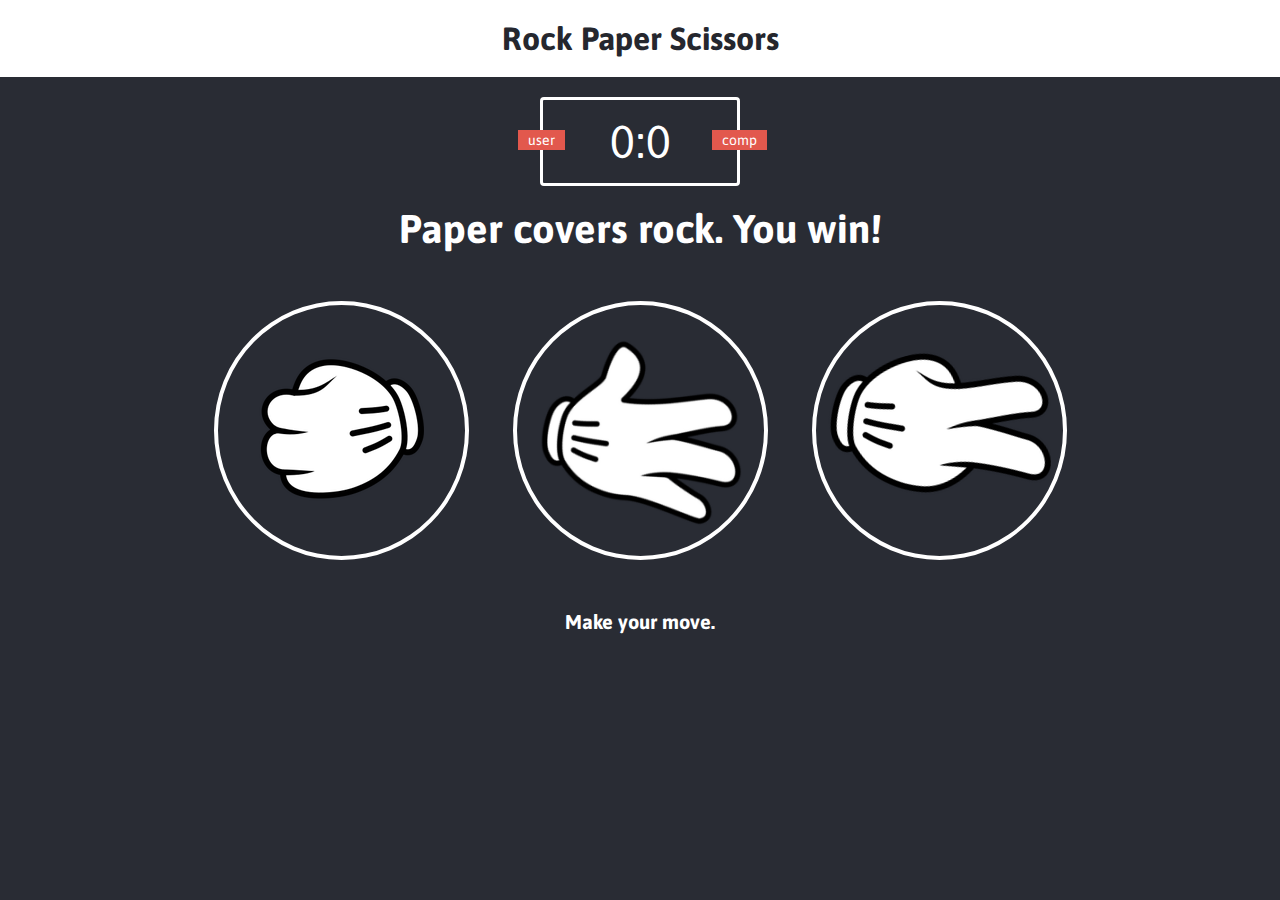
==== HTML.html @ 49316400 "done with html+ css" ====
<!DOCTYPE html>
<html>
    <head>
        <meta charset="utf-8">
        <title>Rock Paper Scissors Game</title>
        <link rel="stylesheet" href="style.css">
    </head>
    <body>
        <header>
            <h1>Rock Paper Scissors</h1>
        </header>

        <div class="score-board">
            <div id="user-label" class="badge">user</div>
            <div id="computer-label" class="badge">comp</div>
            <span id="user-score">0</span>:<span id="computer-score">0</span>
        </div>

        <div class="result">
            <p>Paper covers rock. You win!</p>
        </div>

        <div class="choises">
            <div class="choise" id="r">
                <img src="images/rock.png" alt="">
            </div>

            <div class="choise" id="p">
                <img src="images/paper.png" alt="">
            </div>

            <div class="choise" id="s">
                <img src="images/scissors.png" alt="">
            </div>

        </div>

        <p id="action-message">Make your move.</p>
    </body>
</html>
---- style.css ----
@import url('https://fonts.googleapis.com/css?family=Asap:400,500,700&display=swap');
*{
    margin: 0;
    padding: 0;
    box-sizing: border-box;
}
body{
    background-color: #292C34;
}

header{
    background: white;
    padding: 20px;

}

header h1{
    color: #25272E;
    text-align: center;
    font-family: Asap, sans-serif;

}

.score-board{
    margin: 20px auto;
    border: 3px solid white;
    border-radius: 4px;
    text-align: center;
    width: 200px;
    color: white;
    font-size: 46px;
    padding: 15px 20px;
    font-family: Asap, sans-serif;
    position: relative;
}

.badge{
    background: #E2584D;
    color: white;
    font-size:14px;
    padding: 2px 10px; 
    font-family: Asap, sans-serif;
}

#user-label{
    position: absolute;
    top:30px;
    left:-25px;
}

#computer-label{
    position: absolute;
    top:30px;
    right:-30px;
}

.result{
    font-size: 40px;
    color:white;

}

.result p{
    text-align: center;
    font-family: Asap, sans-serif;
    font-weight: bold;
}

.choises{
    margin: 50px 0; 
    text-align: center;
}

.choise{
    display: inline-block;
    border: 4px solid white;
    border-radius: 50%;
    padding: 10px;
    margin: 0 20px;
    transition: all 0.3s ease;
}

.choise:hover{
    cursor: pointer;
    background: red;
}

#action-message{
    text-align:center;
    color:white;
    font-family: Asap, sans-serif;
    font-weight: bold;
    font-size: 20px;
}
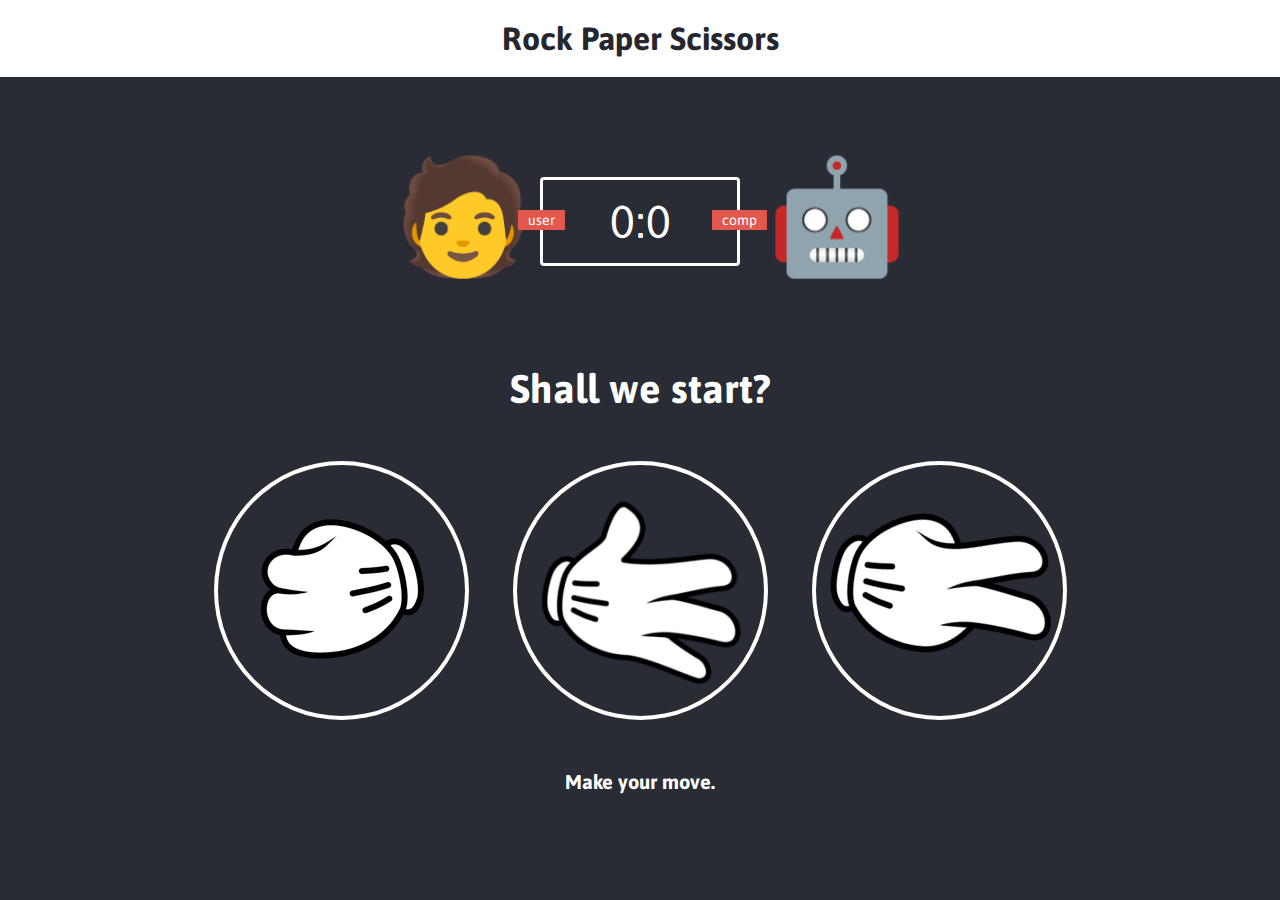
==== commit 6c7d1f55: "v2" ====
--- a/HTML.html
+++ b/HTML.html
@@ -11,13 +11,15 @@
         </header>
 
         <div class="score-board">
+            <div class="user-face"> 🧑 </div>
             <div id="user-label" class="badge">user</div>
             <div id="computer-label" class="badge">comp</div>
             <span id="user-score">0</span>:<span id="computer-score">0</span>
+            <div class="comp-face"> 🤖 </div>
         </div>
 
         <div class="result">
-            <p>Paper covers rock. You win!</p>
+            <p>Shall we start?</p>
         </div>
 
         <div class="choises">
@@ -36,5 +38,8 @@
         </div>
 
         <p id="action-message">Make your move.</p>
+        
+        <script src="app.js" charset="utf-8"></script>
+
     </body>
 </html>--- a/style.css
+++ b/style.css
@@ -22,7 +22,7 @@
 }
 
 .score-board{
-    margin: 20px auto;
+    margin: 100px auto;
     border: 3px solid white;
     border-radius: 4px;
     text-align: center;
@@ -32,6 +32,20 @@
     padding: 15px 20px;
     font-family: Asap, sans-serif;
     position: relative;
+}
+
+.user-face{
+    position: absolute;
+    top:-30px;
+    left:-150px;
+    font-size: 7rem;
+}
+
+.comp-face{
+    position: absolute;
+    top:-30px;
+    right:-170px;
+    font-size: 7rem;
 }
 
 .badge{
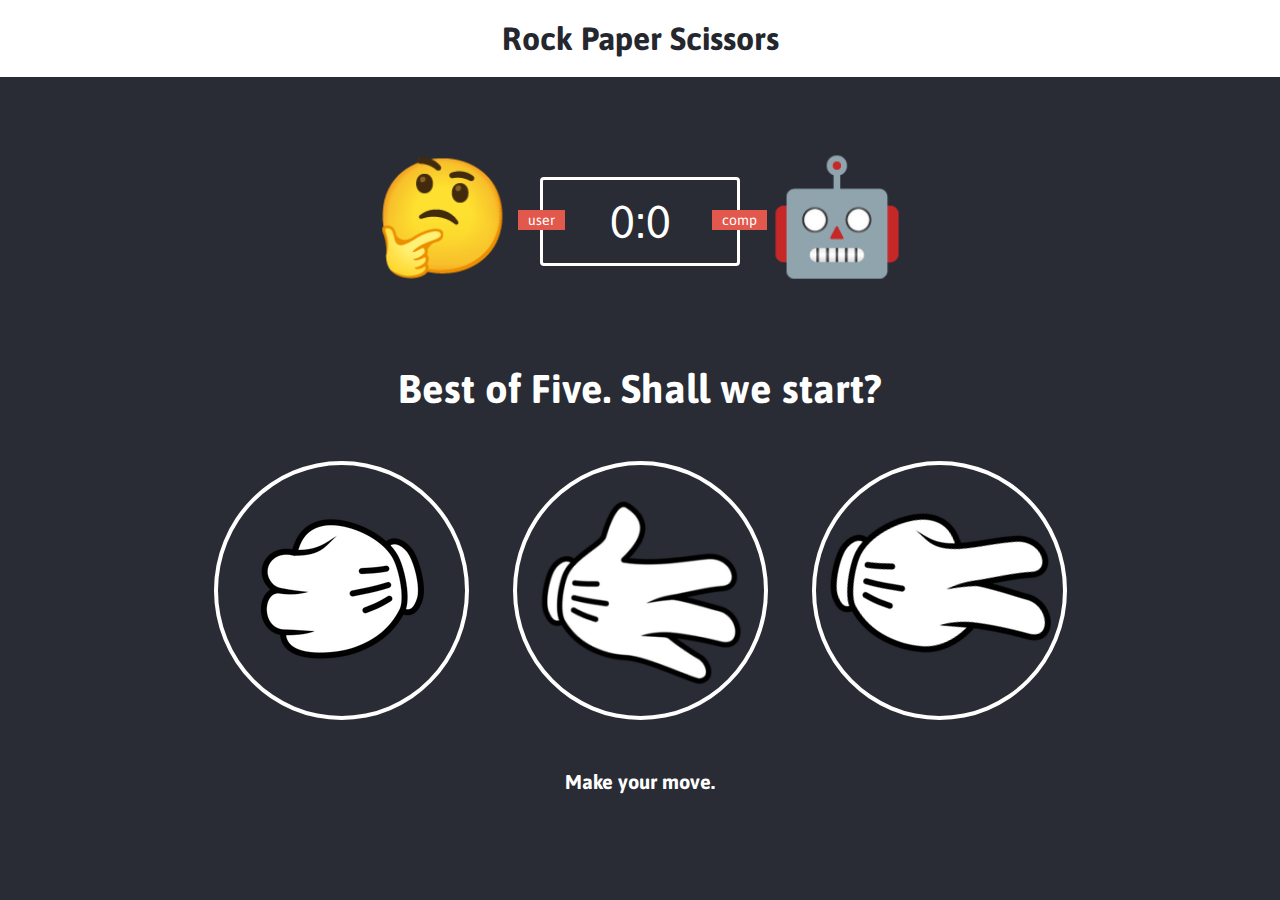
==== commit b6c54657: "v3" ====
--- a/HTML.html
+++ b/HTML.html
@@ -11,7 +11,7 @@
         </header>
 
         <div class="score-board">
-            <div class="user-face"> 🧑 </div>
+            <div class="user-face"> &#129300; </div>
             <div id="user-label" class="badge">user</div>
             <div id="computer-label" class="badge">comp</div>
             <span id="user-score">0</span>:<span id="computer-score">0</span>
@@ -19,7 +19,7 @@
         </div>
 
         <div class="result">
-            <p>Shall we start?</p>
+            <p>Best of Five. Shall we start?</p>
         </div>
 
         <div class="choises">
@@ -37,9 +37,13 @@
 
         </div>
 
-        <p id="action-message">Make your move.</p>
-        
+        <div class="footer">
+            <p id="action-message">Make your move.</p>
+            <p id="finalMessage"></p>
+        </div>
+
+         
         <script src="app.js" charset="utf-8"></script>
 
     </body>
-</html>+</html> --- a/style.css
+++ b/style.css
@@ -4,6 +4,7 @@
     padding: 0;
     box-sizing: border-box;
 }
+
 body{
     background-color: #292C34;
 }
@@ -37,8 +38,9 @@
 .user-face{
     position: absolute;
     top:-30px;
-    left:-150px;
+    left:-170px;
     font-size: 7rem;
+    
 }
 
 .comp-face{
@@ -96,83 +98,34 @@
 
 .choise:hover{
     cursor: pointer;
-    background: red;
+    border: 2px solid orange;
 }
 
-#action-message{
+.footer{
     text-align:center;
     color:white;
     font-family: Asap, sans-serif;
     font-weight: bold;
+}
+
+#action-message{
     font-size: 20px;
 }
 
+#finalMessage{
+    font-size: 40px;
+    margin-top: 50px; 
+}
 
 
+.green-glow{
+    background: green;
+}
 
+.red-glow{
+    background: red;
+}
 
-
-
-
-
-
-
-
-
-
-
-
-
-
-
-
-
-
-
-
-
-
-
-
-
-
-
-
-
-
-
-
-
-
-
-
-
-
-
-
-
-
-
-
-
-
-
-
-
-
-
-
-
-
-
-
-
-
-
-
-
-
-
-
-
-
+.white-glow{
+    background: white;
+}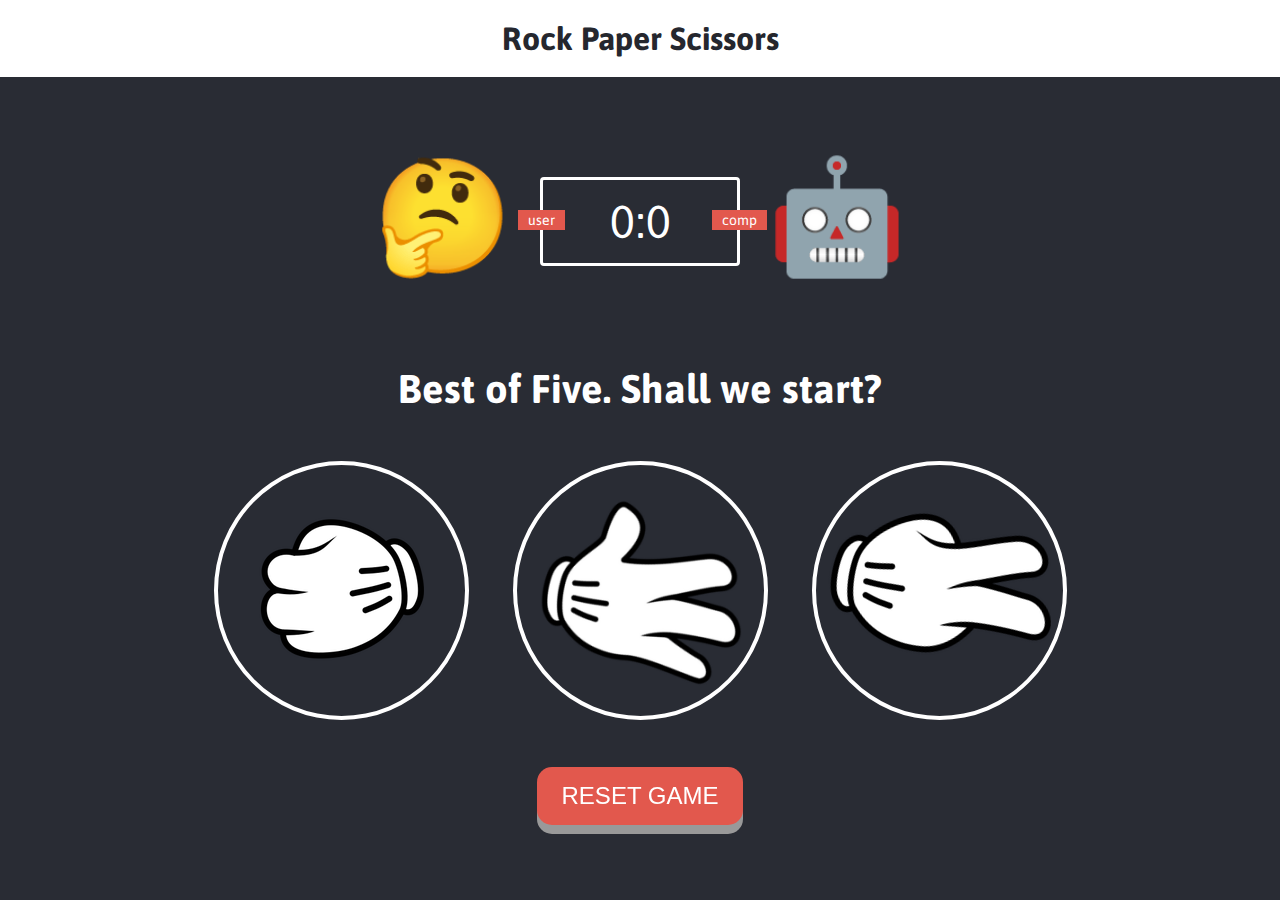
==== commit ecd5df83: "v3" ====
--- a/HTML.html
+++ b/HTML.html
@@ -37,11 +37,16 @@
 
         </div>
 
-        <div class="footer">
+        <div class="messages">
             <p id="action-message">Make your move.</p>
             <p id="finalMessage"></p>
+            
         </div>
 
+        <footer>
+            <button id="button">RESET GAME</button>
+        </footer>
+        
          
         <script src="app.js" charset="utf-8"></script>
 
--- a/style.css
+++ b/style.css
@@ -101,7 +101,7 @@
     border: 2px solid orange;
 }
 
-.footer{
+.messages{
     text-align:center;
     color:white;
     font-family: Asap, sans-serif;
@@ -117,6 +117,35 @@
     margin-top: 50px; 
 }
 
+#button {
+    display: inline-block;
+    padding: 15px 25px;
+    font-size: 24px;
+    cursor: pointer;
+    text-align: center;
+    text-decoration: none;
+    outline: none;
+    color: #fff;
+    background-color: #E2584D;
+    border: none;
+    border-radius: 15px;
+    box-shadow: 0 9px #999;
+  }
+  
+#button:hover {background-color: #3e8e41}
+  
+#button:active {
+    background-color: #3e8e41;
+    box-shadow: 0 5px #666;
+    transform: translateY(4px);
+}
+
+footer {
+  position: fixed;
+  bottom: 75px;
+  width: 100%;
+  text-align: center;
+}  
 
 .green-glow{
     background: green;
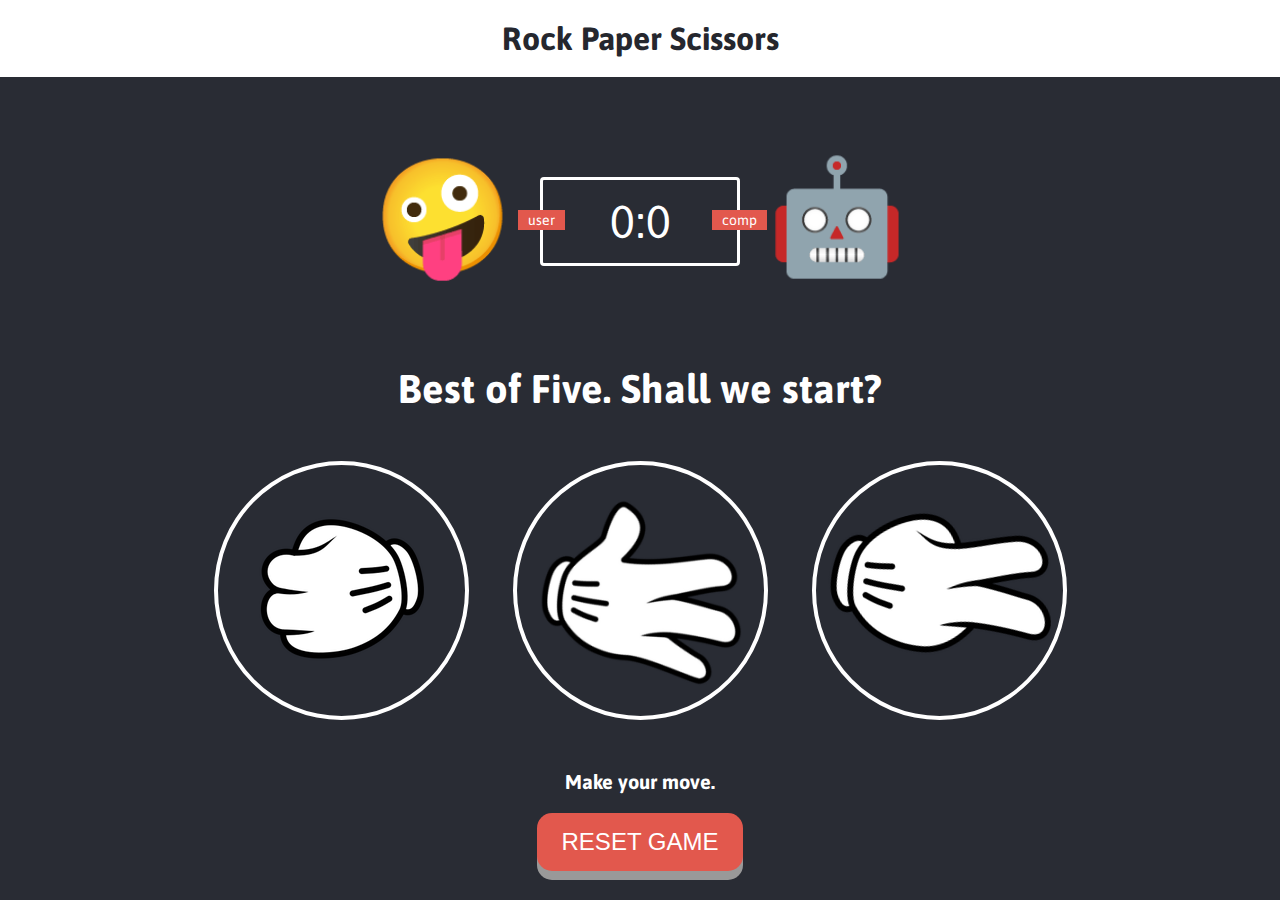
==== commit b8e7360f: "v4 final form" ====
--- a/HTML.html
+++ b/HTML.html
@@ -11,7 +11,7 @@
         </header>
 
         <div class="score-board">
-            <div class="user-face"> &#129300; </div>
+            <div class="user-face"> &#129322; </div>
             <div id="user-label" class="badge">user</div>
             <div id="computer-label" class="badge">comp</div>
             <span id="user-score">0</span>:<span id="computer-score">0</span>
--- a/style.css
+++ b/style.css
@@ -114,7 +114,7 @@
 
 #finalMessage{
     font-size: 40px;
-    margin-top: 50px; 
+    margin: 20px; 
 }
 
 #button {
@@ -141,7 +141,6 @@
 }
 
 footer {
-  position: fixed;
   bottom: 75px;
   width: 100%;
   text-align: center;
